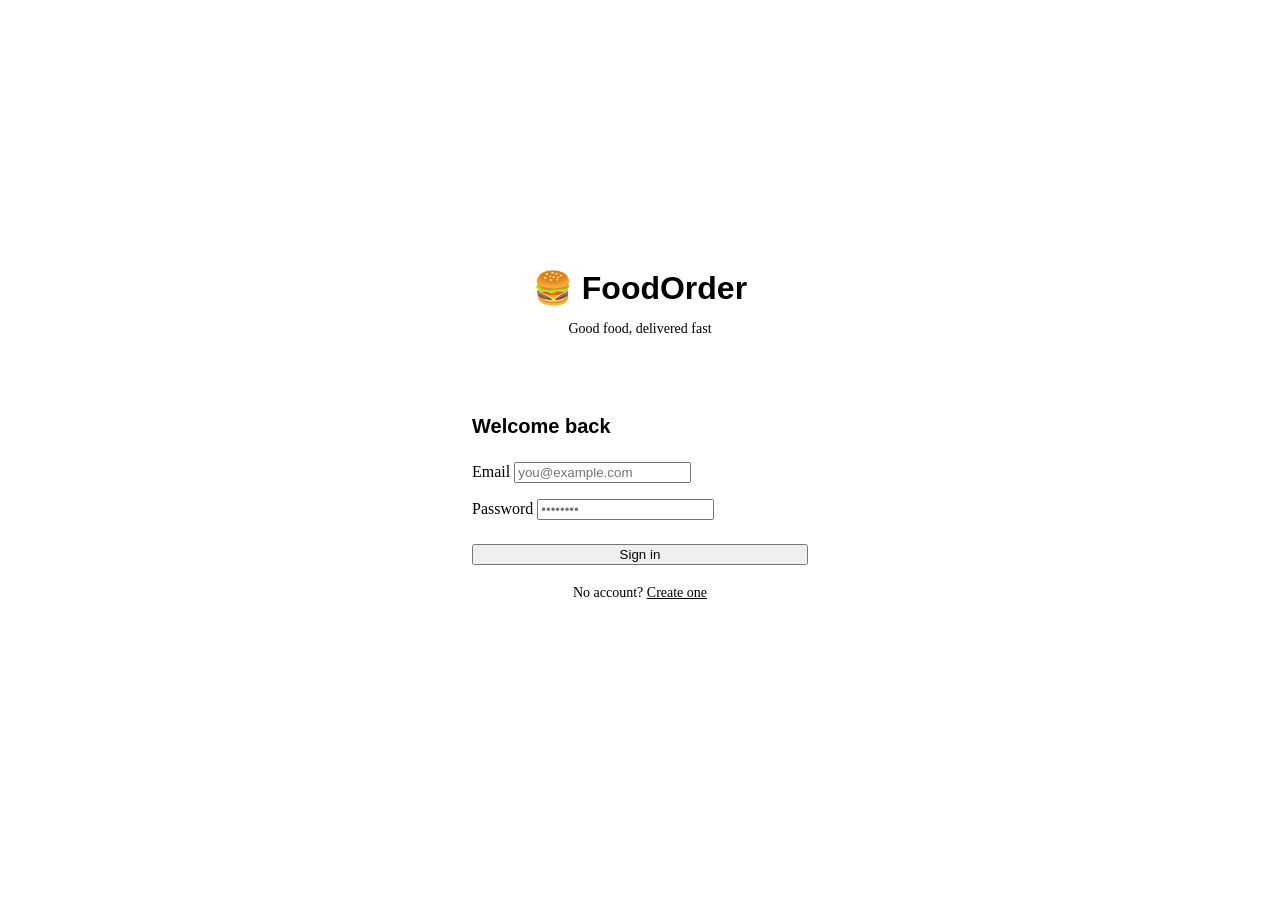
==== src/main/resources/templates/auth/signin.html @ 5144553b "feat: added templates" ====
<!DOCTYPE html>
<html lang="en">
<head>
    <meta charset="UTF-8">
    <meta name="viewport" content="width=device-width, initial-scale=1.0">
    <title>Sign In — FoodOrder</title>
    <link rel="stylesheet" href="shared.css">
    <style>
        body { display: flex; align-items: center; justify-content: center; min-height: 100vh; }
        .auth-wrap { width: 100%; max-width: 400px; padding: 1.5rem; }
        .auth-logo { font-family:'Syne',sans-serif; font-size:2rem; font-weight:800; color:var(--accent); text-align:center; margin-bottom:0.25rem; }
        .auth-tagline { text-align:center; color:var(--muted); font-size:0.875rem; margin-bottom:2rem; }
        .auth-card { background:var(--surface); border:1px solid var(--border); border-radius:var(--radius-lg); padding:2rem; }
        .auth-title { font-family:'Syne',sans-serif; font-weight:700; font-size:1.25rem; margin-bottom:1.5rem; }
        .auth-form { display:flex; flex-direction:column; gap:1rem; }
        .auth-footer { text-align:center; margin-top:1.25rem; font-size:0.875rem; color:var(--muted); }
        .auth-footer a { color:var(--accent); font-weight:500; }
        .auth-footer a:hover { text-decoration:underline; }
        .error-msg { background:rgba(224,82,82,0.1); border:1px solid rgba(224,82,82,0.3); border-radius:var(--radius); padding:0.65rem 0.9rem; font-size:0.875rem; color:var(--red); display:none; }
    </style>
</head>
<body>
<div id="toast-container"></div>
<div class="auth-wrap">
    <div class="auth-logo">🍔 FoodOrder</div>
    <p class="auth-tagline">Good food, delivered fast</p>
    <div class="auth-card">
        <h1 class="auth-title">Welcome back</h1>
        <div id="error-msg" class="error-msg"></div>
        <form class="auth-form" id="signin-form">
            <div class="form-group">
                <label class="form-label">Email</label>
                <input class="form-input" type="email" id="email" placeholder="you@example.com" required autocomplete="email">
            </div>
            <div class="form-group">
                <label class="form-label">Password</label>
                <input class="form-input" type="password" id="password" placeholder="••••••••" required autocomplete="current-password">
            </div>
            <button class="btn btn-primary btn-lg" type="submit" id="submit-btn" style="margin-top:0.5rem">
                Sign in
            </button>
        </form>
        <p class="auth-footer">No account? <a href="signup.html">Create one</a></p>
    </div>
</div>
<script src="shared.js"></script>
<script>
    // Redirect if already logged in
    if (Auth.isLoggedIn()) {
      const role = Auth.role();
      location.href = role === 'STAFF' || role === 'MANAGER' ? 'staff-orders.html' : 'menu.html';
    }

    document.getElementById('signin-form').addEventListener('submit', async e => {
      e.preventDefault();
      const btn = document.getElementById('submit-btn');
      const err = document.getElementById('error-msg');
      err.style.display = 'none';
      btn.disabled = true;
      btn.textContent = 'Signing in…';

      try {
        // POST /api/auth/login returns { token, user }
        const data = await POST('/auth/login', {
          email: document.getElementById('email').value.trim(),
          password: document.getElementById('password').value,
        });
        Auth.set(data.token, data.user);
        const role = data.user?.role;
        location.href = role === 'STAFF' || role === 'MANAGER' ? 'staff-orders.html' : 'menu.html';
      } catch (ex) {
        err.textContent = ex.message || 'Invalid email or password';
        err.style.display = 'block';
        btn.disabled = false;
        btn.textContent = 'Sign in';
      }
    });
</script>
</body>
</html>
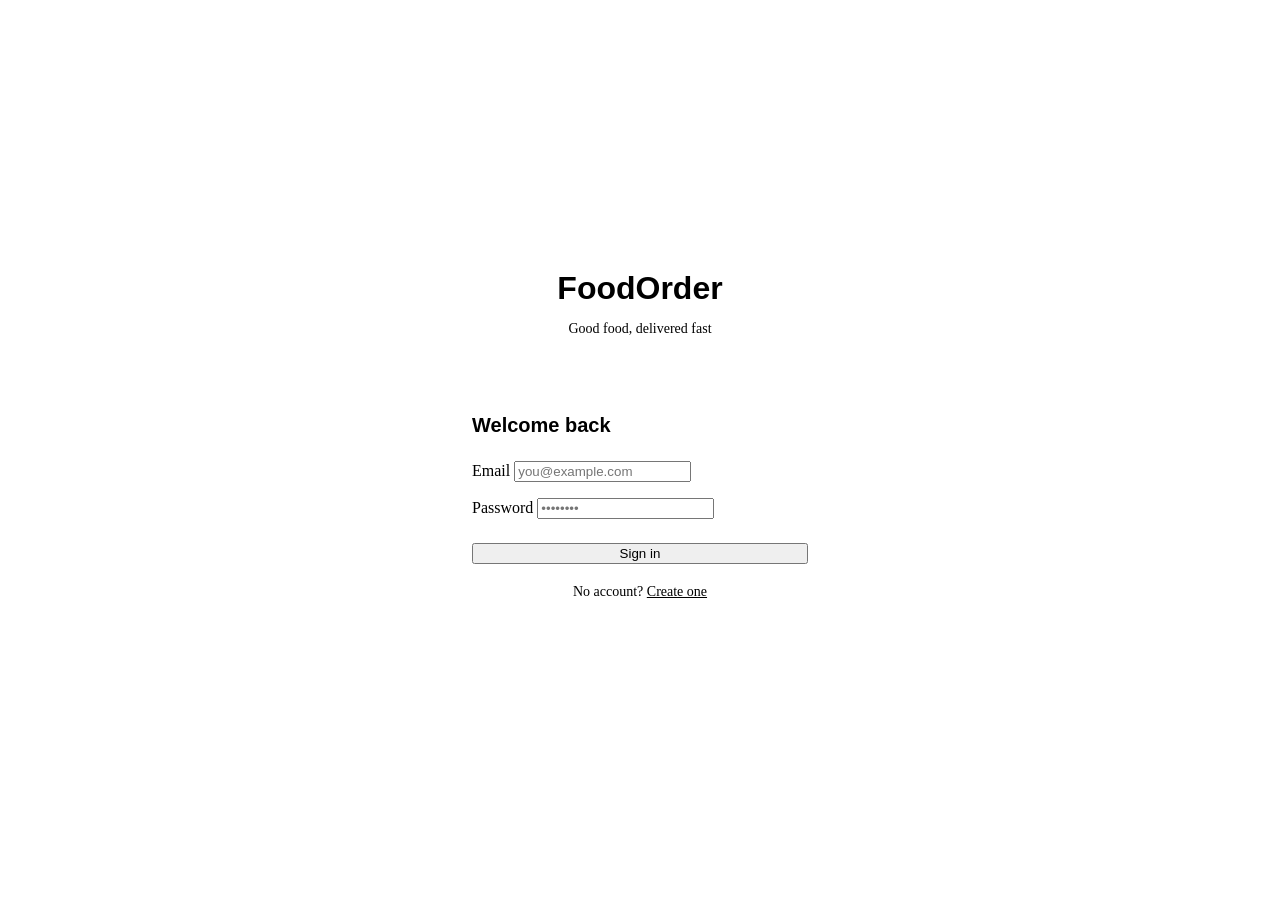
==== commit 548d8d83: "Fix: 403 errors when initializing" ====
--- a/src/main/resources/templates/auth/signin.html
+++ b/src/main/resources/templates/auth/signin.html
@@ -4,7 +4,7 @@
     <meta charset="UTF-8">
     <meta name="viewport" content="width=device-width, initial-scale=1.0">
     <title>Sign In — FoodOrder</title>
-    <link rel="stylesheet" href="shared.css">
+    <link rel="stylesheet" href="/css/shared.css">
     <style>
         body { display: flex; align-items: center; justify-content: center; min-height: 100vh; }
         .auth-wrap { width: 100%; max-width: 400px; padding: 1.5rem; }
@@ -22,7 +22,7 @@
 <body>
 <div id="toast-container"></div>
 <div class="auth-wrap">
-    <div class="auth-logo">🍔 FoodOrder</div>
+    <div class="auth-logo">FoodOrder</div>
     <p class="auth-tagline">Good food, delivered fast</p>
     <div class="auth-card">
         <h1 class="auth-title">Welcome back</h1>
@@ -40,15 +40,15 @@
                 Sign in
             </button>
         </form>
-        <p class="auth-footer">No account? <a href="signup.html">Create one</a></p>
+        <p class="auth-footer">No account? <a href="/signup">Create one</a></p>
     </div>
 </div>
-<script src="shared.js"></script>
+<script src="/js/shared.js"></script>
 <script>
     // Redirect if already logged in
     if (Auth.isLoggedIn()) {
       const role = Auth.role();
-      location.href = role === 'STAFF' || role === 'MANAGER' ? 'staff-orders.html' : 'menu.html';
+      location.href = role === 'STAFF' || role === 'MANAGER' ? '/staff/orders' : '/customer/menu';
     }
 
     document.getElementById('signin-form').addEventListener('submit', async e => {
@@ -67,7 +67,7 @@
         });
         Auth.set(data.token, data.user);
         const role = data.user?.role;
-        location.href = role === 'STAFF' || role === 'MANAGER' ? 'staff-orders.html' : 'menu.html';
+        location.href = role === 'STAFF' || role === 'MANAGER' ? '/staff/orders' : '/customer/menu';
       } catch (ex) {
         err.textContent = ex.message || 'Invalid email or password';
         err.style.display = 'block';
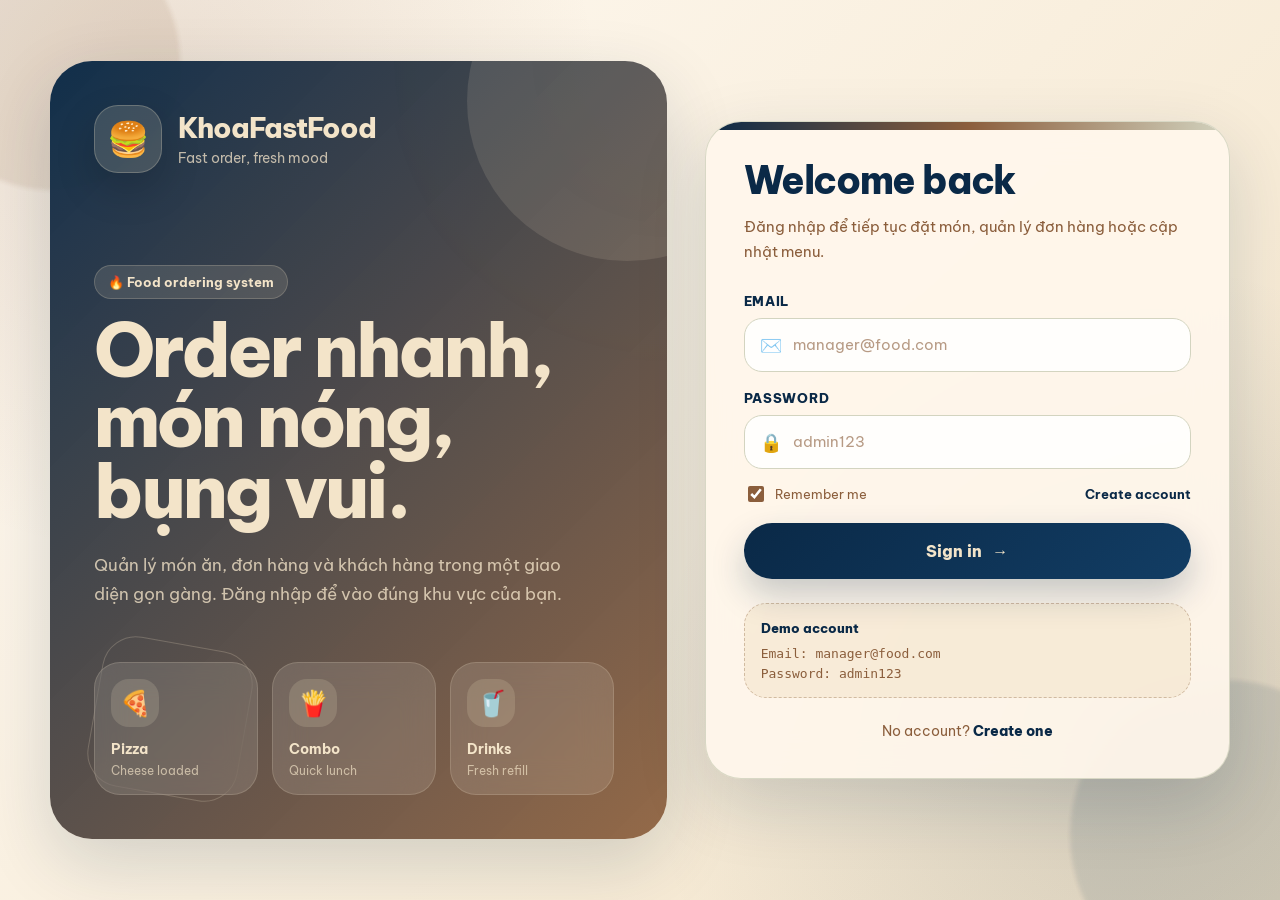
==== commit 95e8fc9c: "Update frontend UI" ====
--- a/src/main/resources/templates/auth/signin.html
+++ b/src/main/resources/templates/auth/signin.html
@@ -3,77 +3,705 @@
 <head>
     <meta charset="UTF-8">
     <meta name="viewport" content="width=device-width, initial-scale=1.0">
-    <title>Sign In — FoodOrder</title>
+    <title>Sign In | KhoaFastFood</title>
+
     <link rel="stylesheet" href="/css/shared.css">
+
     <style>
-        body { display: flex; align-items: center; justify-content: center; min-height: 100vh; }
-        .auth-wrap { width: 100%; max-width: 400px; padding: 1.5rem; }
-        .auth-logo { font-family:'Syne',sans-serif; font-size:2rem; font-weight:800; color:var(--accent); text-align:center; margin-bottom:0.25rem; }
-        .auth-tagline { text-align:center; color:var(--muted); font-size:0.875rem; margin-bottom:2rem; }
-        .auth-card { background:var(--surface); border:1px solid var(--border); border-radius:var(--radius-lg); padding:2rem; }
-        .auth-title { font-family:'Syne',sans-serif; font-weight:700; font-size:1.25rem; margin-bottom:1.5rem; }
-        .auth-form { display:flex; flex-direction:column; gap:1rem; }
-        .auth-footer { text-align:center; margin-top:1.25rem; font-size:0.875rem; color:var(--muted); }
-        .auth-footer a { color:var(--accent); font-weight:500; }
-        .auth-footer a:hover { text-decoration:underline; }
-        .error-msg { background:rgba(224,82,82,0.1); border:1px solid rgba(224,82,82,0.3); border-radius:var(--radius); padding:0.65rem 0.9rem; font-size:0.875rem; color:var(--red); display:none; }
+        @import url("https://fonts.googleapis.com/css2?family=Be+Vietnam+Pro:wght@400;500;600;700;800&display=swap");
+
+        :root {
+            --navy: #0A2947;
+            --cream: #F3E4C9;
+            --sage: #D3D4C0;
+            --brown: #8B5E3C;
+            --bg: #fffaf3;
+            --surface: #fff7ec;
+            --white: #ffffff;
+            --red: #c94832;
+            --green: #2f7d4f;
+            --shadow: 0 24px 70px rgba(10, 41, 71, 0.16);
+            --shadow-soft: 0 14px 35px rgba(10, 41, 71, 0.10);
+        }
+
+        * {
+            box-sizing: border-box;
+        }
+
+        html,
+        body {
+            margin: 0;
+            min-height: 100%;
+        }
+
+        body {
+            min-height: 100vh;
+            font-family: "Be Vietnam Pro", Arial, sans-serif;
+            color: var(--navy);
+            background:
+                radial-gradient(circle at 12% 12%, rgba(139, 94, 60, 0.18), transparent 28rem),
+                radial-gradient(circle at 88% 82%, rgba(10, 41, 71, 0.14), transparent 30rem),
+                linear-gradient(135deg, #fffaf3 0%, #f3e4c9 100%);
+            overflow-x: hidden;
+        }
+
+        body::before,
+        body::after {
+            content: "";
+            position: fixed;
+            z-index: 0;
+            border-radius: 999px;
+            filter: blur(2px);
+            opacity: 0.8;
+            pointer-events: none;
+        }
+
+        body::before {
+            width: 260px;
+            height: 260px;
+            left: -80px;
+            top: -70px;
+            background: rgba(139, 94, 60, 0.16);
+        }
+
+        body::after {
+            width: 310px;
+            height: 310px;
+            right: -100px;
+            bottom: -90px;
+            background: rgba(10, 41, 71, 0.13);
+        }
+
+        a {
+            color: inherit;
+        }
+
+        .auth-page {
+            position: relative;
+            z-index: 1;
+            min-height: 100vh;
+            display: grid;
+            grid-template-columns: 1.08fr 0.92fr;
+            align-items: center;
+            width: min(1180px, calc(100% - 48px));
+            margin: 0 auto;
+            padding: 42px 0;
+            gap: 38px;
+        }
+
+        .hero-panel {
+            position: relative;
+            min-height: 650px;
+            padding: 44px;
+            border-radius: 42px;
+            color: var(--cream);
+            background:
+                linear-gradient(135deg, rgba(10, 41, 71, 0.97), rgba(139, 94, 60, 0.92)),
+                radial-gradient(circle at top right, rgba(243, 228, 201, 0.20), transparent 22rem);
+            box-shadow: var(--shadow);
+            overflow: hidden;
+        }
+
+        .hero-panel::before {
+            content: "";
+            position: absolute;
+            right: -120px;
+            top: -120px;
+            width: 320px;
+            height: 320px;
+            border-radius: 999px;
+            background: rgba(243, 228, 201, 0.12);
+        }
+
+        .hero-panel::after {
+            content: "";
+            position: absolute;
+            left: 44px;
+            bottom: 44px;
+            width: 150px;
+            height: 150px;
+            border-radius: 34px;
+            border: 1px solid rgba(243, 228, 201, 0.22);
+            transform: rotate(10deg);
+        }
+
+        .brand-row {
+            position: relative;
+            z-index: 1;
+            display: flex;
+            align-items: center;
+            gap: 16px;
+        }
+
+        .brand-icon {
+            width: 68px;
+            height: 68px;
+            display: grid;
+            place-items: center;
+            border-radius: 24px;
+            background: rgba(243, 228, 201, 0.16);
+            border: 1px solid rgba(243, 228, 201, 0.24);
+            font-size: 34px;
+            box-shadow: 0 16px 40px rgba(0, 0, 0, 0.16);
+        }
+
+        .brand-name {
+            margin: 0;
+            font-size: 28px;
+            font-weight: 800;
+            letter-spacing: -1px;
+        }
+
+        .brand-sub {
+            margin: 4px 0 0;
+            color: rgba(243, 228, 201, 0.76);
+            font-size: 14px;
+        }
+
+        .hero-content {
+            position: relative;
+            z-index: 1;
+            margin-top: 92px;
+        }
+
+        .eyebrow {
+            display: inline-flex;
+            align-items: center;
+            gap: 8px;
+            margin: 0 0 16px;
+            padding: 8px 13px;
+            border-radius: 999px;
+            color: var(--cream);
+            background: rgba(243, 228, 201, 0.13);
+            border: 1px solid rgba(243, 228, 201, 0.20);
+            font-size: 13px;
+            font-weight: 700;
+        }
+
+        .hero-title {
+            margin: 0;
+            max-width: 560px;
+            font-size: clamp(48px, 5.8vw, 78px);
+            line-height: 0.95;
+            letter-spacing: -3px;
+            font-weight: 800;
+        }
+
+        .hero-text {
+            max-width: 480px;
+            margin: 24px 0 0;
+            color: rgba(243, 228, 201, 0.78);
+            font-size: 17px;
+            line-height: 1.75;
+        }
+
+        .food-stack {
+            position: relative;
+            z-index: 1;
+            display: grid;
+            grid-template-columns: repeat(3, 1fr);
+            gap: 14px;
+            margin-top: 52px;
+            max-width: 520px;
+        }
+
+        .food-card-mini {
+            padding: 16px;
+            min-height: 132px;
+            border-radius: 26px;
+            background: rgba(255, 250, 243, 0.12);
+            border: 1px solid rgba(243, 228, 201, 0.18);
+            backdrop-filter: blur(16px);
+        }
+
+        .food-emoji {
+            width: 48px;
+            height: 48px;
+            display: grid;
+            place-items: center;
+            border-radius: 18px;
+            background: rgba(243, 228, 201, 0.16);
+            font-size: 25px;
+        }
+
+        .food-card-mini strong {
+            display: block;
+            margin-top: 13px;
+            font-size: 14px;
+            color: var(--cream);
+        }
+
+        .food-card-mini span {
+            display: block;
+            margin-top: 5px;
+            color: rgba(243, 228, 201, 0.68);
+            font-size: 12px;
+        }
+
+        .auth-wrap {
+            width: 100%;
+        }
+
+        .auth-card {
+            position: relative;
+            padding: 38px;
+            border-radius: 36px;
+            background: rgba(255, 247, 236, 0.92);
+            border: 1px solid rgba(211, 212, 192, 0.88);
+            box-shadow: var(--shadow);
+            backdrop-filter: blur(18px);
+            overflow: hidden;
+        }
+
+        .auth-card::before {
+            content: "";
+            position: absolute;
+            inset: 0 0 auto 0;
+            height: 8px;
+            background: linear-gradient(90deg, var(--navy), var(--brown), var(--sage));
+        }
+
+        .auth-logo-mobile {
+            display: none;
+            text-align: center;
+            margin-bottom: 22px;
+        }
+
+        .auth-logo-mobile .mark {
+            width: 64px;
+            height: 64px;
+            display: grid;
+            place-items: center;
+            margin: 0 auto 12px;
+            border-radius: 22px;
+            color: var(--cream);
+            background: var(--navy);
+            font-size: 31px;
+            box-shadow: var(--shadow-soft);
+        }
+
+        .auth-logo-mobile h1 {
+            margin: 0;
+            color: var(--brown);
+            font-size: 30px;
+            line-height: 1;
+            font-weight: 800;
+            letter-spacing: -1px;
+        }
+
+        .auth-logo-mobile p {
+            margin: 8px 0 0;
+            color: var(--brown);
+            font-size: 14px;
+        }
+
+        .auth-title {
+            margin: 0;
+            color: var(--navy);
+            font-size: 38px;
+            line-height: 1.08;
+            letter-spacing: -1.4px;
+            font-weight: 800;
+        }
+
+        .auth-desc {
+            margin: 12px 0 28px;
+            color: var(--brown);
+            font-size: 15px;
+            line-height: 1.7;
+        }
+
+        .auth-form {
+            display: grid;
+            gap: 18px;
+        }
+
+        .form-group {
+            display: grid;
+            gap: 9px;
+        }
+
+        .form-label {
+            color: var(--navy);
+            font-size: 13px;
+            font-weight: 800;
+            letter-spacing: 0.7px;
+            text-transform: uppercase;
+        }
+
+        .input-shell {
+            position: relative;
+        }
+
+        .input-icon {
+            position: absolute;
+            left: 16px;
+            top: 50%;
+            transform: translateY(-50%);
+            color: var(--brown);
+            font-size: 18px;
+            pointer-events: none;
+        }
+
+        .form-input {
+            width: 100%;
+            min-height: 54px;
+            padding: 15px 17px 15px 48px;
+            border-radius: 18px;
+            border: 1px solid var(--sage);
+            color: var(--navy);
+            background: rgba(255, 255, 255, 0.82);
+            font-family: "Be Vietnam Pro", Arial, sans-serif;
+            font-size: 15px;
+            outline: none;
+            transition: 0.2s ease;
+        }
+
+        .form-input:focus {
+            border-color: var(--brown);
+            background: var(--white);
+            box-shadow: 0 0 0 5px rgba(139, 94, 60, 0.12);
+        }
+
+        .form-input::placeholder {
+            color: rgba(139, 94, 60, 0.62);
+        }
+
+        .form-row {
+            display: flex;
+            align-items: center;
+            justify-content: space-between;
+            gap: 12px;
+            margin-top: -4px;
+        }
+
+        .remember {
+            display: inline-flex;
+            align-items: center;
+            gap: 8px;
+            color: var(--brown);
+            font-size: 13px;
+            user-select: none;
+        }
+
+        .remember input {
+            width: 16px;
+            height: 16px;
+            accent-color: var(--brown);
+        }
+
+        .helper-link {
+            color: var(--navy);
+            font-size: 13px;
+            font-weight: 700;
+            text-decoration: none;
+        }
+
+        .helper-link:hover {
+            color: var(--brown);
+        }
+
+        .btn {
+            width: 100%;
+            min-height: 56px;
+            display: inline-flex;
+            align-items: center;
+            justify-content: center;
+            gap: 10px;
+            border: 0;
+            border-radius: 999px;
+            color: var(--cream);
+            background: linear-gradient(135deg, var(--navy), #123d64);
+            font-family: "Be Vietnam Pro", Arial, sans-serif;
+            font-size: 16px;
+            font-weight: 800;
+            cursor: pointer;
+            box-shadow: 0 16px 34px rgba(10, 41, 71, 0.22);
+            transition: 0.22s ease;
+        }
+
+        .btn:hover {
+            transform: translateY(-2px);
+            box-shadow: 0 22px 42px rgba(10, 41, 71, 0.26);
+        }
+
+        .btn:disabled {
+            opacity: 0.65;
+            cursor: not-allowed;
+            transform: none;
+        }
+
+        .auth-footer {
+            margin: 24px 0 0;
+            text-align: center;
+            color: var(--brown);
+            font-size: 14px;
+        }
+
+        .auth-footer a {
+            color: var(--navy);
+            font-weight: 800;
+            text-decoration: none;
+        }
+
+        .auth-footer a:hover {
+            color: var(--brown);
+        }
+
+        .quick-login {
+            margin-top: 24px;
+            padding: 16px;
+            border-radius: 22px;
+            background: rgba(243, 228, 201, 0.55);
+            border: 1px dashed rgba(139, 94, 60, 0.35);
+        }
+
+        .quick-login p {
+            margin: 0 0 10px;
+            color: var(--navy);
+            font-size: 13px;
+            font-weight: 800;
+        }
+
+        .quick-login code {
+            display: block;
+            margin-top: 5px;
+            color: var(--brown);
+            font-size: 13px;
+            white-space: normal;
+        }
+
+        .error-msg {
+            display: none;
+            margin: 18px 0 0;
+            padding: 13px 15px;
+            border-radius: 16px;
+            color: #9b1c1c;
+            background: rgba(201, 72, 50, 0.11);
+            border: 1px solid rgba(201, 72, 50, 0.22);
+            font-size: 14px;
+            font-weight: 700;
+        }
+
+        #toast-container {
+            position: fixed;
+            right: 22px;
+            bottom: 22px;
+            z-index: 9999;
+            display: grid;
+            gap: 10px;
+        }
+
+        .toast {
+            padding: 14px 18px;
+            border-radius: 18px;
+            color: var(--cream);
+            background: var(--navy);
+            box-shadow: var(--shadow);
+            font-weight: 700;
+        }
+
+        .toast.error {
+            background: var(--red);
+        }
+
+        .toast.success {
+            background: var(--green);
+        }
+
+        @media (max-width: 980px) {
+            .auth-page {
+                grid-template-columns: 1fr;
+                width: min(560px, calc(100% - 32px));
+            }
+
+            .hero-panel {
+                display: none;
+            }
+
+            .auth-logo-mobile {
+                display: block;
+            }
+
+            .auth-card {
+                padding: 32px;
+            }
+        }
+
+        @media (max-width: 520px) {
+            .auth-page {
+                padding: 24px 0;
+            }
+
+            .auth-card {
+                padding: 28px 22px;
+                border-radius: 30px;
+            }
+
+            .auth-title {
+                font-size: 31px;
+            }
+
+            .form-row {
+                align-items: flex-start;
+                flex-direction: column;
+            }
+        }
     </style>
 </head>
+
 <body>
 <div id="toast-container"></div>
-<div class="auth-wrap">
-    <div class="auth-logo">FoodOrder</div>
-    <p class="auth-tagline">Good food, delivered fast</p>
-    <div class="auth-card">
-        <h1 class="auth-title">Welcome back</h1>
-        <div id="error-msg" class="error-msg"></div>
-        <form class="auth-form" id="signin-form">
-            <div class="form-group">
-                <label class="form-label">Email</label>
-                <input class="form-input" type="email" id="email" placeholder="you@example.com" required autocomplete="email">
+
+<main class="auth-page">
+    <section class="hero-panel">
+        <div class="brand-row">
+            <div class="brand-icon">🍔</div>
+            <div>
+                <h2 class="brand-name">KhoaFastFood</h2>
+                <p class="brand-sub">Fast order, fresh mood</p>
             </div>
-            <div class="form-group">
-                <label class="form-label">Password</label>
-                <input class="form-input" type="password" id="password" placeholder="••••••••" required autocomplete="current-password">
+        </div>
+
+        <div class="hero-content">
+            <p class="eyebrow">🔥 Food ordering system</p>
+            <h1 class="hero-title">Order nhanh, món nóng, bụng vui.</h1>
+            <p class="hero-text">
+                Quản lý món ăn, đơn hàng và khách hàng trong một giao diện gọn gàng.
+                Đăng nhập để vào đúng khu vực của bạn.
+            </p>
+
+            <div class="food-stack">
+                <div class="food-card-mini">
+                    <div class="food-emoji">🍕</div>
+                    <strong>Pizza</strong>
+                    <span>Cheese loaded</span>
+                </div>
+                <div class="food-card-mini">
+                    <div class="food-emoji">🍟</div>
+                    <strong>Combo</strong>
+                    <span>Quick lunch</span>
+                </div>
+                <div class="food-card-mini">
+                    <div class="food-emoji">🥤</div>
+                    <strong>Drinks</strong>
+                    <span>Fresh refill</span>
+                </div>
             </div>
-            <button class="btn btn-primary btn-lg" type="submit" id="submit-btn" style="margin-top:0.5rem">
-                Sign in
-            </button>
-        </form>
-        <p class="auth-footer">No account? <a href="/signup">Create one</a></p>
-    </div>
-</div>
+        </div>
+    </section>
+
+    <section class="auth-wrap">
+        <div class="auth-card">
+            <div class="auth-logo-mobile">
+                <div class="mark">🍔</div>
+                <h1>KhoaFastFood</h1>
+                <p>Món ngon lên đơn nhanh, nhìn là đói</p>
+            </div>
+
+            <h1 class="auth-title">Welcome back</h1>
+            <p class="auth-desc">
+                Đăng nhập để tiếp tục đặt món, quản lý đơn hàng hoặc cập nhật menu.
+            </p>
+
+            <div id="error-msg" class="error-msg"></div>
+
+            <form class="auth-form" id="signin-form">
+                <div class="form-group">
+                    <label class="form-label" for="email">Email</label>
+                    <div class="input-shell">
+                        <span class="input-icon">✉️</span>
+                        <input
+                            class="form-input"
+                            type="email"
+                            id="email"
+                            placeholder="manager@food.com"
+                            required
+                            autocomplete="email"
+                        >
+                    </div>
+                </div>
+
+                <div class="form-group">
+                    <label class="form-label" for="password">Password</label>
+                    <div class="input-shell">
+                        <span class="input-icon">🔒</span>
+                        <input
+                            class="form-input"
+                            type="password"
+                            id="password"
+                            placeholder="admin123"
+                            required
+                            autocomplete="current-password"
+                        >
+                    </div>
+                </div>
+
+                <div class="form-row">
+                    <label class="remember">
+                        <input type="checkbox" checked>
+                        Remember me
+                    </label>
+                    <a class="helper-link" href="/signup">Create account</a>
+                </div>
+
+                <button class="btn btn-primary btn-lg" type="submit" id="submit-btn">
+                    Sign in
+                    <span>→</span>
+                </button>
+            </form>
+
+            <div class="quick-login">
+                <p>Demo account</p>
+                <code>Email: manager@food.com</code>
+                <code>Password: admin123</code>
+            </div>
+
+            <p class="auth-footer">
+                No account?
+                <a href="/signup">Create one</a>
+            </p>
+        </div>
+    </section>
+</main>
+
 <script src="/js/shared.js"></script>
 <script>
-    // Redirect if already logged in
-    if (Auth.isLoggedIn()) {
-      const role = Auth.role();
-      location.href = role === 'STAFF' || role === 'MANAGER' ? '/staff/orders' : '/customer/menu';
+    if (typeof Auth !== 'undefined' && Auth.isLoggedIn()) {
+        const role = Auth.role();
+        location.href = role === 'STAFF' || role === 'MANAGER' ? '/staff/orders' : '/customer/menu';
     }
 
     document.getElementById('signin-form').addEventListener('submit', async e => {
-      e.preventDefault();
-      const btn = document.getElementById('submit-btn');
-      const err = document.getElementById('error-msg');
-      err.style.display = 'none';
-      btn.disabled = true;
-      btn.textContent = 'Signing in…';
-
-      try {
-        // POST /api/auth/login returns { token, user }
-        const data = await POST('/auth/login', {
-          email: document.getElementById('email').value.trim(),
-          password: document.getElementById('password').value,
-        });
-        Auth.set(data.token, data.user);
-        const role = data.user?.role;
-        location.href = role === 'STAFF' || role === 'MANAGER' ? '/staff/orders' : '/customer/menu';
-      } catch (ex) {
-        err.textContent = ex.message || 'Invalid email or password';
-        err.style.display = 'block';
-        btn.disabled = false;
-        btn.textContent = 'Sign in';
-      }
+        e.preventDefault();
+
+        const btn = document.getElementById('submit-btn');
+        const err = document.getElementById('error-msg');
+
+        err.style.display = 'none';
+        btn.disabled = true;
+        btn.innerHTML = 'Signing in...';
+
+        try {
+            if (typeof POST === 'undefined') {
+                throw new Error('Please run Spring Boot and open http://localhost:9090/signin to login.');
+            }
+
+            const data = await POST('/auth/login', {
+                email: document.getElementById('email').value.trim(),
+                password: document.getElementById('password').value,
+            });
+
+            Auth.set(data.token, data.user);
+
+            const role = data.user?.role;
+            location.href = role === 'STAFF' || role === 'MANAGER' ? '/staff/orders' : '/customer/menu';
+        } catch (ex) {
+            err.textContent = ex.message || 'Invalid email or password';
+            err.style.display = 'block';
+            btn.disabled = false;
+            btn.innerHTML = 'Sign in <span>→</span>';
+        }
     });
 </script>
 </body>
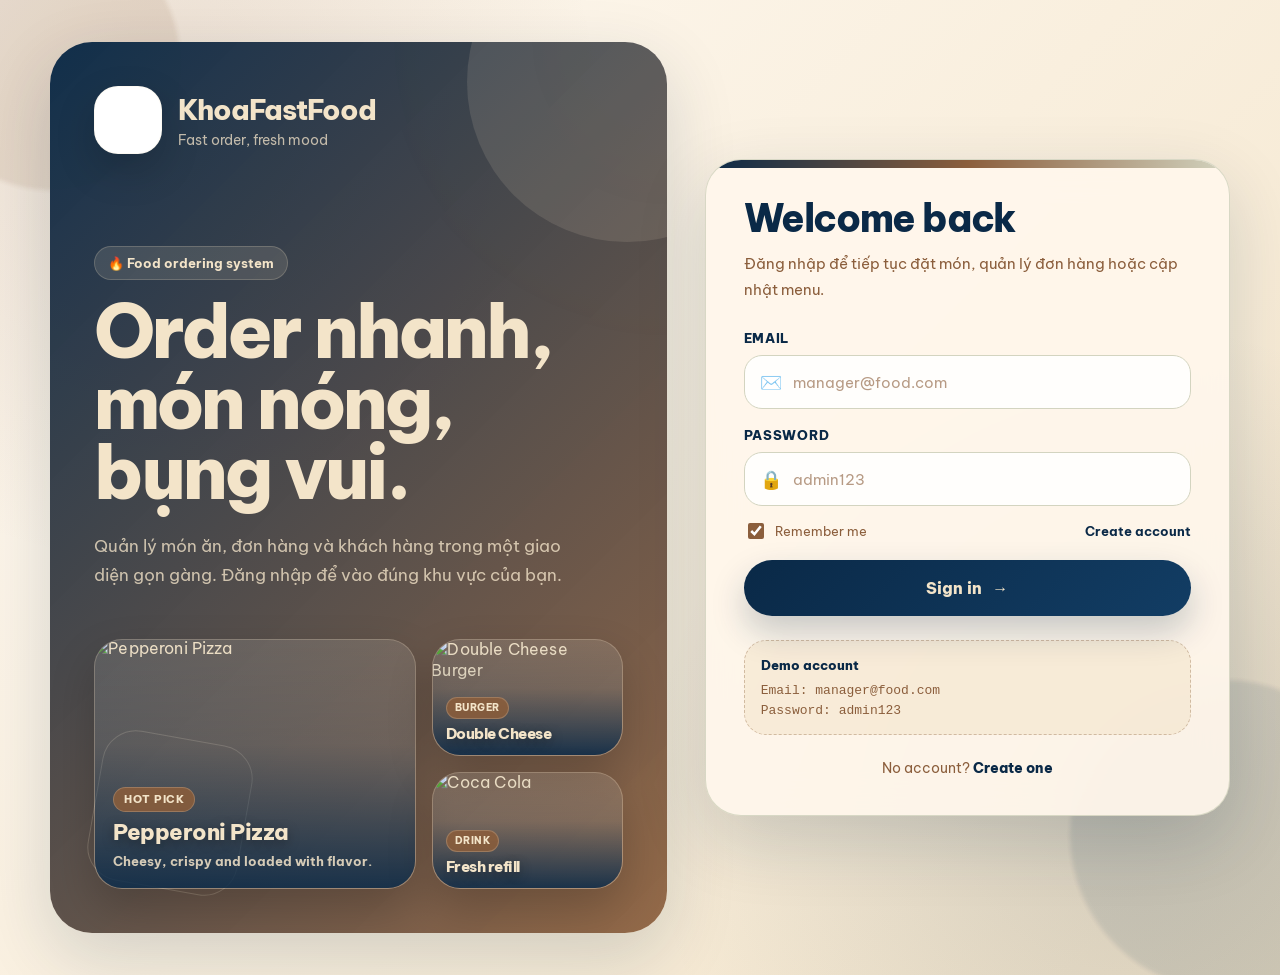
==== commit c6cbec07: "Update signin menu images and frontend UI" ====
--- a/src/main/resources/templates/auth/signin.html
+++ b/src/main/resources/templates/auth/signin.html
@@ -196,47 +196,77 @@
         }
 
         .food-stack {
-            position: relative;
-            z-index: 1;
-            display: grid;
-            grid-template-columns: repeat(3, 1fr);
-            gap: 14px;
-            margin-top: 52px;
-            max-width: 520px;
-        }
-
-        .food-card-mini {
-            padding: 16px;
-            min-height: 132px;
-            border-radius: 26px;
-            background: rgba(255, 250, 243, 0.12);
-            border: 1px solid rgba(243, 228, 201, 0.18);
-            backdrop-filter: blur(16px);
-        }
-
-        .food-emoji {
-            width: 48px;
-            height: 48px;
-            display: grid;
-            place-items: center;
-            border-radius: 18px;
-            background: rgba(243, 228, 201, 0.16);
-            font-size: 25px;
-        }
-
-        .food-card-mini strong {
-            display: block;
-            margin-top: 13px;
-            font-size: 14px;
-            color: var(--cream);
-        }
-
-        .food-card-mini span {
-            display: block;
-            margin-top: 5px;
-            color: rgba(243, 228, 201, 0.68);
-            font-size: 12px;
-        }
+    position: relative;
+    z-index: 1;
+    display: grid;
+    grid-template-columns: repeat(3, 1fr);
+    gap: 14px;
+    margin-top: 52px;
+    max-width: 520px;
+}
+
+.food-card-mini {
+    position: relative;
+    min-height: 150px;
+    padding: 0;
+    border-radius: 26px;
+    overflow: hidden;
+    background: rgba(255, 250, 243, 0.12);
+    border: 1px solid rgba(243, 228, 201, 0.18);
+    box-shadow: 0 18px 40px rgba(0, 0, 0, 0.16);
+}
+
+.food-card-mini img {
+    position: absolute;
+    inset: 0;
+    width: 100%;
+    height: 100%;
+    object-fit: cover;
+    object-position: center;
+    transition: 0.25s ease;
+}
+
+.food-card-mini:hover img {
+    transform: scale(1.06);
+}
+
+.food-card-mini::after {
+    content: "";
+    position: absolute;
+    inset: 0;
+    background:
+        linear-gradient(
+            180deg,
+            rgba(10, 41, 71, 0.08) 0%,
+            rgba(10, 41, 71, 0.18) 42%,
+            rgba(10, 41, 71, 0.82) 100%
+        );
+}
+
+.food-mini-content {
+    position: absolute;
+    left: 14px;
+    right: 14px;
+    bottom: 14px;
+    z-index: 1;
+}
+
+.food-mini-content strong {
+    display: block;
+    color: var(--cream);
+    font-size: 15px;
+    font-weight: 800;
+    text-shadow: 0 2px 8px rgba(0, 0, 0, 0.24);
+}
+
+.food-mini-content span {
+    display: block;
+    margin-top: 5px;
+    color: rgba(243, 228, 201, 0.82);
+    font-size: 12px;
+    font-weight: 700;
+    line-height: 1.35;
+}
 
         .auth-wrap {
             width: 100%;
@@ -547,6 +577,141 @@
                 flex-direction: column;
             }
         }
+        /* =====================================================
+   SIGNIN FOOD SHOWCASE
+   Layout món lớn + 2 món phụ, ảnh rõ hơn và bắt mắt hơn
+   ===================================================== */
+
+.signin-food-showcase {
+    position: relative;
+    z-index: 2;
+    width: 100%;
+    max-width: 540px;
+    margin-top: 48px;
+    display: grid;
+    grid-template-columns: minmax(0, 1.35fr) minmax(145px, 0.8fr);
+    gap: 16px;
+}
+
+.showcase-side {
+    display: grid;
+    gap: 16px;
+}
+
+.showcase-card {
+    position: relative;
+    overflow: hidden;
+    border-radius: 28px;
+    background: rgba(255, 250, 243, 0.12);
+    border: 1px solid rgba(243, 228, 201, 0.22);
+    box-shadow: 0 20px 46px rgba(0, 0, 0, 0.2);
+}
+
+.showcase-main {
+    min-height: 250px;
+}
+
+.showcase-mini {
+    min-height: 117px;
+}
+
+.showcase-card img {
+    position: absolute;
+    inset: 0;
+    width: 100%;
+    height: 100%;
+    object-fit: cover;
+    object-position: center;
+    display: block;
+    transform: scale(1.02);
+}
+
+.showcase-card::after {
+    content: "";
+    position: absolute;
+    inset: 0;
+    background:
+        linear-gradient(
+            180deg,
+            rgba(10, 41, 71, 0.02) 0%,
+            rgba(10, 41, 71, 0.14) 42%,
+            rgba(10, 41, 71, 0.88) 100%
+        );
+}
+
+.showcase-content {
+    position: absolute;
+    left: 18px;
+    right: 18px;
+    bottom: 17px;
+    z-index: 2;
+}
+
+.showcase-tag {
+    display: inline-flex;
+    width: fit-content;
+    margin-bottom: 8px;
+    padding: 6px 10px;
+    border-radius: 999px;
+    color: var(--cream);
+    background: rgba(139, 94, 60, 0.88);
+    border: 1px solid rgba(243, 228, 201, 0.22);
+    font-size: 11px;
+    line-height: 1;
+    font-weight: 800;
+    text-transform: uppercase;
+    letter-spacing: 0.5px;
+}
+
+.showcase-content strong {
+    display: block;
+    color: var(--cream);
+    font-size: 22px;
+    line-height: 1.12;
+    font-weight: 800;
+    letter-spacing: -0.5px;
+    text-shadow: 0 3px 12px rgba(0, 0, 0, 0.36);
+}
+
+.showcase-content p {
+    margin: 8px 0 0;
+    max-width: 260px;
+    color: rgba(243, 228, 201, 0.86);
+    font-size: 13px;
+    line-height: 1.45;
+    font-weight: 700;
+}
+
+.showcase-mini .showcase-content {
+    left: 13px;
+    right: 13px;
+    bottom: 13px;
+}
+
+.showcase-mini .showcase-tag {
+    margin-bottom: 6px;
+    padding: 5px 8px;
+    font-size: 10px;
+}
+
+.showcase-mini .showcase-content strong {
+    font-size: 15px;
+    line-height: 1.16;
+}
+
+.food-stack {
+    display: none !important;
+}
+
+@media (max-width: 980px) {
+    .signin-food-showcase {
+        display: none;
+    }
+}
+    .brand-logo-img {
+    background: #ffffff url("/images/logo/logo-kff.png") center / cover no-repeat !important;
+    color: transparent !important;
+}
     </style>
 </head>
 
@@ -556,7 +721,7 @@
 <main class="auth-page">
     <section class="hero-panel">
         <div class="brand-row">
-            <div class="brand-icon">🍔</div>
+            <div class="brand-icon brand-logo-img"></div>
             <div>
                 <h2 class="brand-name">KhoaFastFood</h2>
                 <p class="brand-sub">Fast order, fresh mood</p>
@@ -571,30 +736,40 @@
                 Đăng nhập để vào đúng khu vực của bạn.
             </p>
 
-            <div class="food-stack">
-                <div class="food-card-mini">
-                    <div class="food-emoji">🍕</div>
-                    <strong>Pizza</strong>
-                    <span>Cheese loaded</span>
-                </div>
-                <div class="food-card-mini">
-                    <div class="food-emoji">🍟</div>
-                    <strong>Combo</strong>
-                    <span>Quick lunch</span>
-                </div>
-                <div class="food-card-mini">
-                    <div class="food-emoji">🥤</div>
-                    <strong>Drinks</strong>
-                    <span>Fresh refill</span>
-                </div>
+            <div class="signin-food-showcase">
+    <div class="showcase-card showcase-main">
+        <img src="/images/foods/pepperoni-pizza.webp" alt="Pepperoni Pizza">
+        <div class="showcase-content">
+            <span class="showcase-tag">Hot pick</span>
+            <strong>Pepperoni Pizza</strong>
+            <p>Cheesy, crispy and loaded with flavor.</p>
+        </div>
+    </div>
+
+    <div class="showcase-side">
+        <div class="showcase-card showcase-mini">
+            <img src="/images/foods/double-cheese-burger.webp" alt="Double Cheese Burger">
+            <div class="showcase-content">
+                <span class="showcase-tag">Burger</span>
+                <strong>Double Cheese</strong>
             </div>
         </div>
+
+        <div class="showcase-card showcase-mini">
+            <img src="/images/foods/coca-cola.jpg" alt="Coca Cola">
+            <div class="showcase-content">
+                <span class="showcase-tag">Drink</span>
+                <strong>Fresh refill</strong>
+            </div>
+        </div>
+    </div>
+</div>
     </section>
 
     <section class="auth-wrap">
         <div class="auth-card">
             <div class="auth-logo-mobile">
-                <div class="mark">🍔</div>
+                <div class="mark brand-logo-img"></div>
                 <h1>KhoaFastFood</h1>
                 <p>Món ngon lên đơn nhanh, nhìn là đói</p>
             </div>
@@ -667,9 +842,24 @@
 
 <script src="/js/shared.js"></script>
 <script>
+    function redirectByRole(role) {
+        const normalizedRole = String(role || '')
+            .replace('ROLE_', '')
+            .toUpperCase();
+
+        if (normalizedRole === 'MANAGER') {
+            return '/manager/foods';
+        }
+
+        if (normalizedRole === 'STAFF') {
+            return '/staff/orders';
+        }
+
+        return '/customer/menu';
+    }
+
     if (typeof Auth !== 'undefined' && Auth.isLoggedIn()) {
-        const role = Auth.role();
-        location.href = role === 'STAFF' || role === 'MANAGER' ? '/staff/orders' : '/customer/menu';
+        location.href = redirectByRole(Auth.role());
     }
 
     document.getElementById('signin-form').addEventListener('submit', async e => {
@@ -694,8 +884,7 @@
 
             Auth.set(data.token, data.user);
 
-            const role = data.user?.role;
-            location.href = role === 'STAFF' || role === 'MANAGER' ? '/staff/orders' : '/customer/menu';
+            location.href = redirectByRole(data.user?.role);
         } catch (ex) {
             err.textContent = ex.message || 'Invalid email or password';
             err.style.display = 'block';
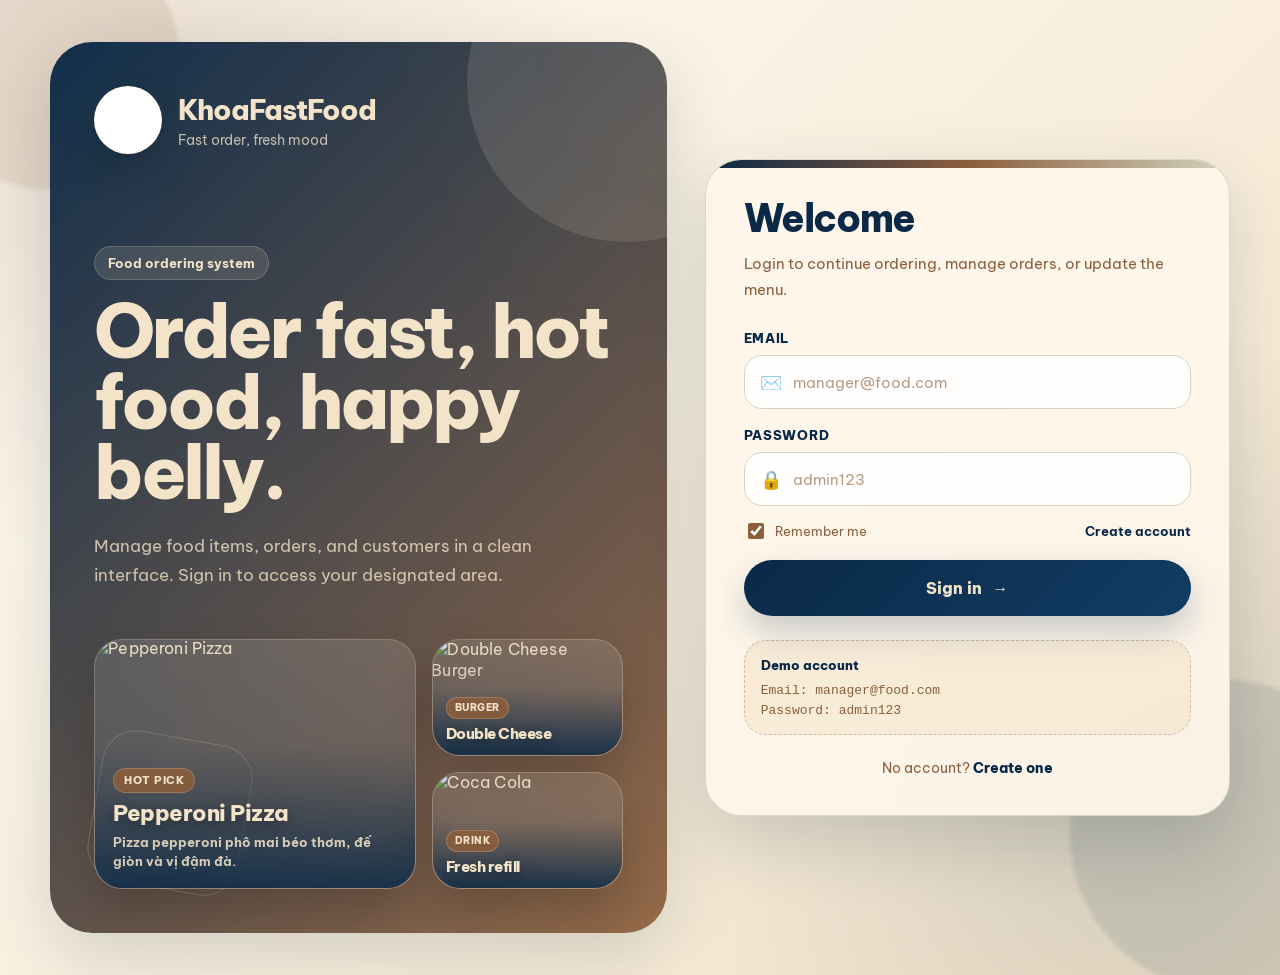
==== commit 6c15823c: "Update frontend UI and ordering flow" ====
--- a/src/main/resources/templates/auth/signin.html
+++ b/src/main/resources/templates/auth/signin.html
@@ -708,9 +708,11 @@
         display: none;
     }
 }
-    .brand-logo-img {
-    background: #ffffff url("/images/logo/logo-kff.png") center / cover no-repeat !important;
+   .brand-icon.brand-logo-img,
+   .mark.brand-logo-img {
+    background: #ffffff url("/images/logo/logo-kff.png") center / contain no-repeat !important;
     color: transparent !important;
+    border-radius: 50% !important;
 }
     </style>
 </head>
@@ -729,11 +731,11 @@
         </div>
 
         <div class="hero-content">
-            <p class="eyebrow">🔥 Food ordering system</p>
-            <h1 class="hero-title">Order nhanh, món nóng, bụng vui.</h1>
+            <p class="eyebrow"> Food ordering system</p>
+            <h1 class="hero-title">Order fast, hot food, happy belly.</h1>
             <p class="hero-text">
-                Quản lý món ăn, đơn hàng và khách hàng trong một giao diện gọn gàng.
-                Đăng nhập để vào đúng khu vực của bạn.
+                Manage food items, orders, and customers in a clean interface.
+                Sign in to access your designated area.
             </p>
 
             <div class="signin-food-showcase">
@@ -742,7 +744,7 @@
         <div class="showcase-content">
             <span class="showcase-tag">Hot pick</span>
             <strong>Pepperoni Pizza</strong>
-            <p>Cheesy, crispy and loaded with flavor.</p>
+            <p>Pizza pepperoni phô mai béo thơm, đế giòn và vị đậm đà.</p>
         </div>
     </div>
 
@@ -774,9 +776,9 @@
                 <p>Món ngon lên đơn nhanh, nhìn là đói</p>
             </div>
 
-            <h1 class="auth-title">Welcome back</h1>
+            <h1 class="auth-title">Welcome</h1>
             <p class="auth-desc">
-                Đăng nhập để tiếp tục đặt món, quản lý đơn hàng hoặc cập nhật menu.
+                Login to continue ordering, manage orders, or update the menu.
             </p>
 
             <div id="error-msg" class="error-msg"></div>
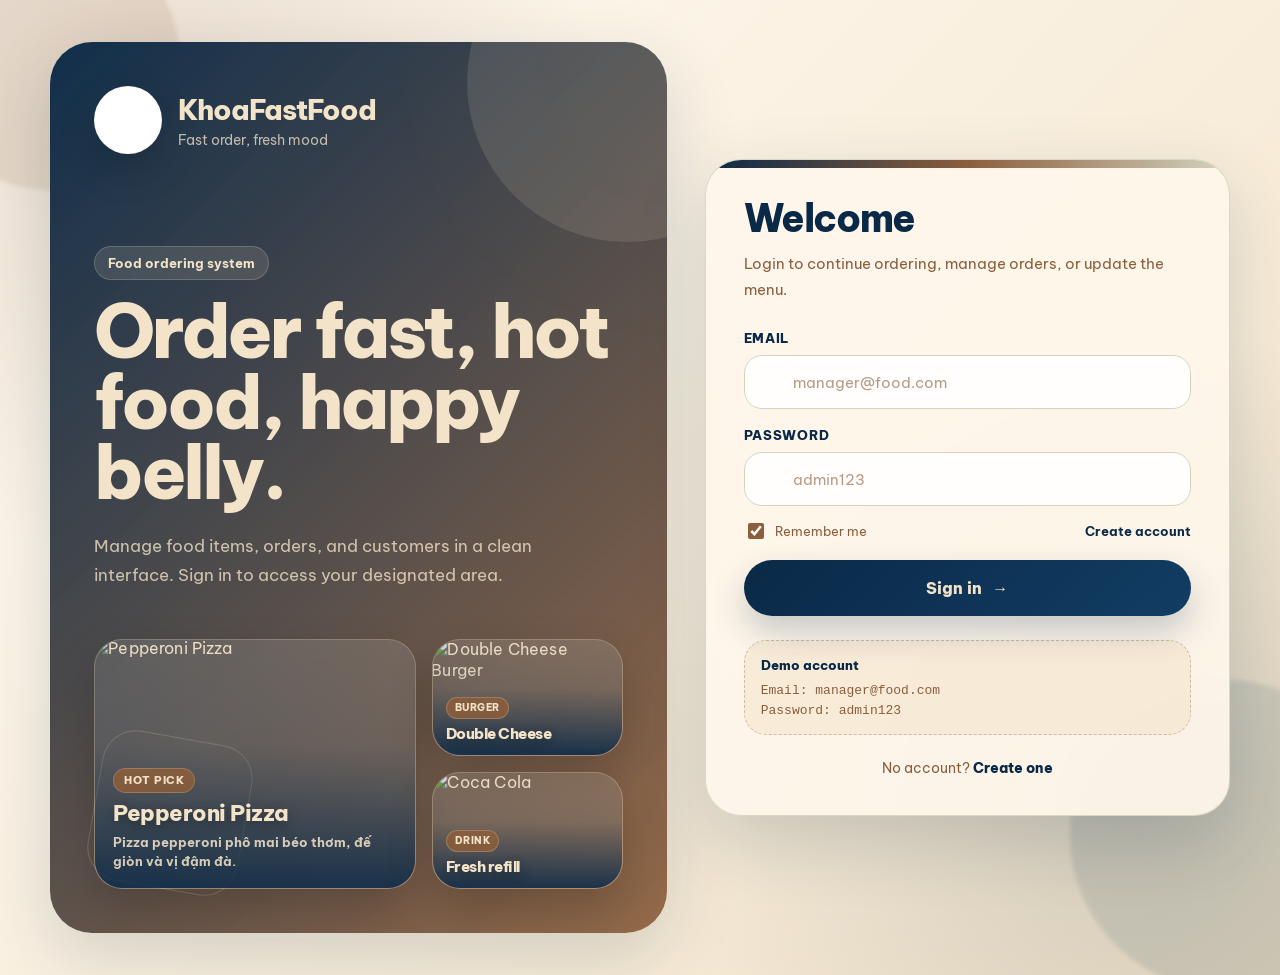
==== commit cd55c398: "fix: remove and replace unnecessary emoji and icons" ====
--- a/src/main/resources/templates/auth/signin.html
+++ b/src/main/resources/templates/auth/signin.html
@@ -6,6 +6,7 @@
     <title>Sign In | KhoaFastFood</title>
 
     <link rel="stylesheet" href="/css/shared.css">
+    <script src="https://unpkg.com/lucide@latest"></script>
 
     <style>
         @import url("https://fonts.googleapis.com/css2?family=Be+Vietnam+Pro:wght@400;500;600;700;800&display=swap");
@@ -766,6 +767,7 @@
         </div>
     </div>
 </div>
+        </div>
     </section>
 
     <section class="auth-wrap">
@@ -787,7 +789,7 @@
                 <div class="form-group">
                     <label class="form-label" for="email">Email</label>
                     <div class="input-shell">
-                        <span class="input-icon">✉️</span>
+                        <span class="input-icon"><i data-lucide="mail" style="width:18px;height:18px"></i></span>
                         <input
                             class="form-input"
                             type="email"
@@ -802,7 +804,7 @@
                 <div class="form-group">
                     <label class="form-label" for="password">Password</label>
                     <div class="input-shell">
-                        <span class="input-icon">🔒</span>
+                        <span class="input-icon"><i data-lucide="lock" style="width:18px;height:18px"></i></span>
                         <input
                             class="form-input"
                             type="password"
@@ -843,6 +845,7 @@
 </main>
 
 <script src="/js/shared.js"></script>
+<script>lucide.createIcons();</script>
 <script>
     function redirectByRole(role) {
         const normalizedRole = String(role || '')
